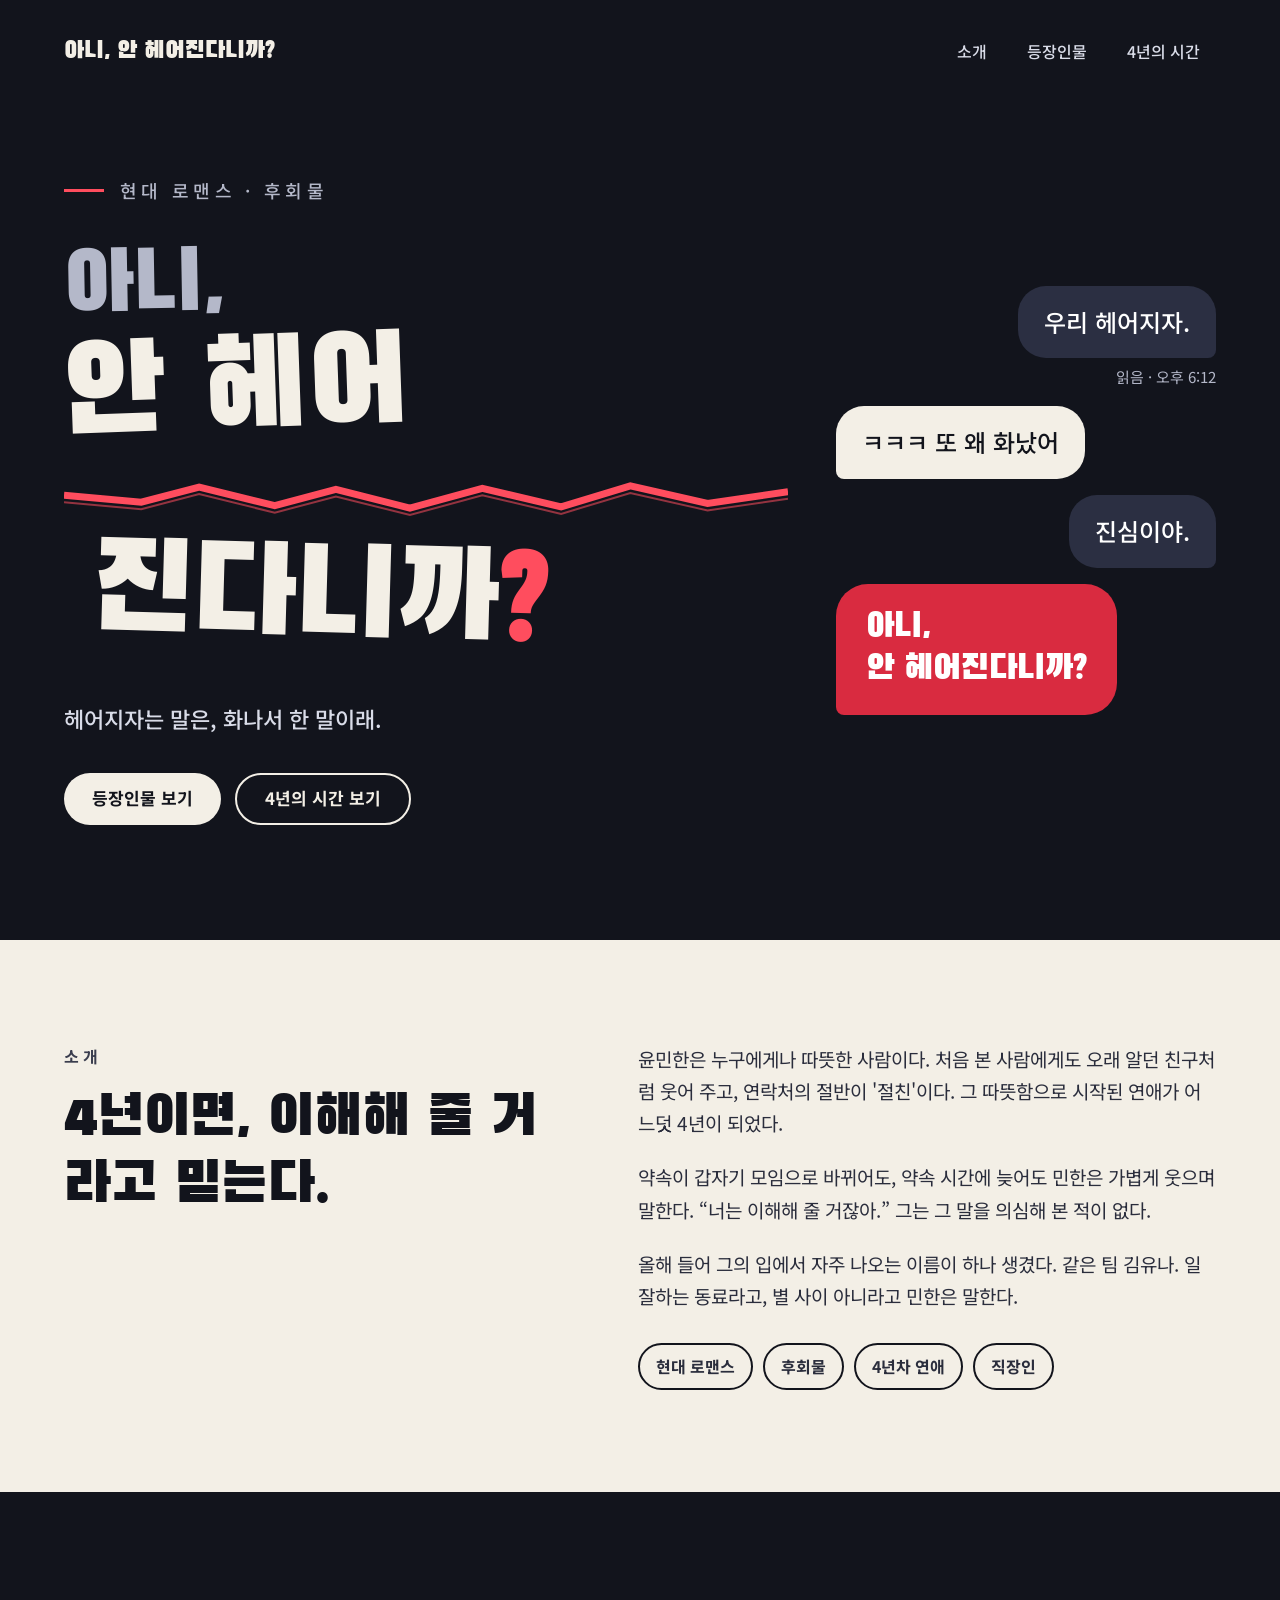
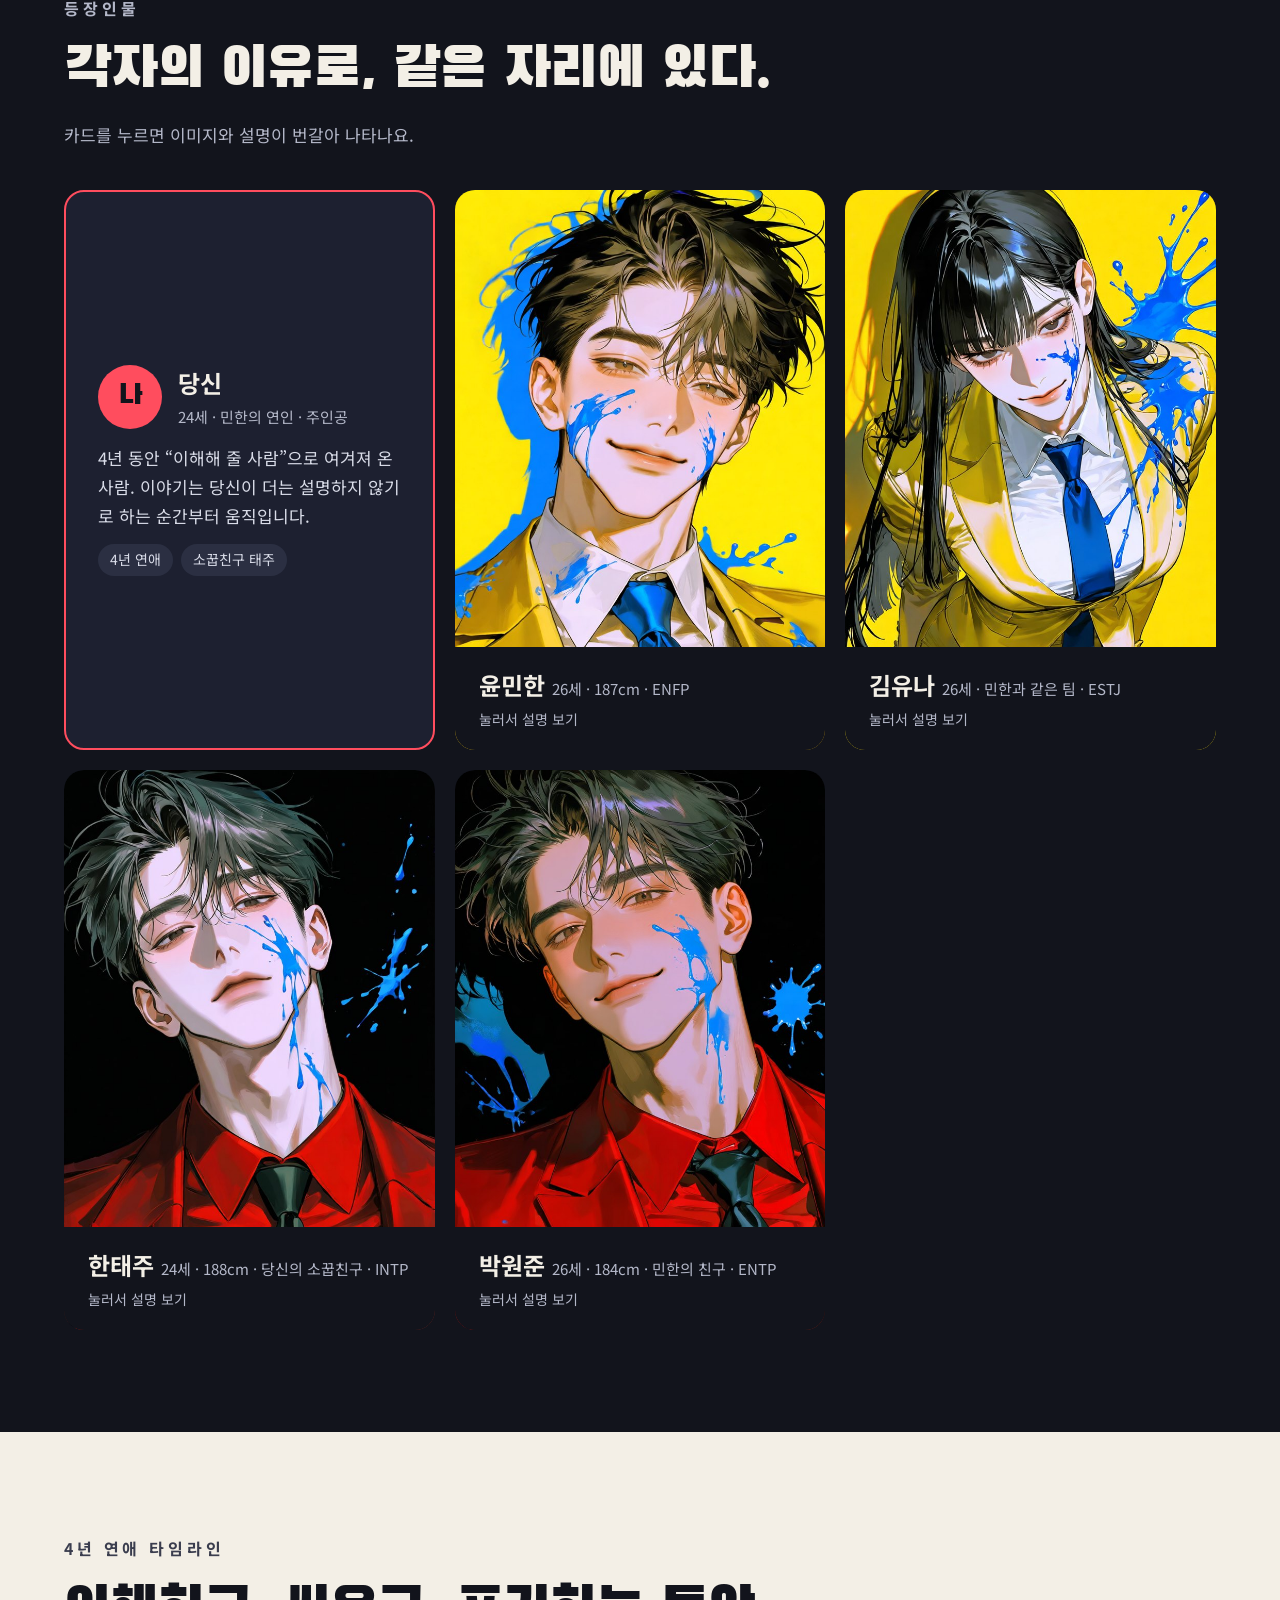
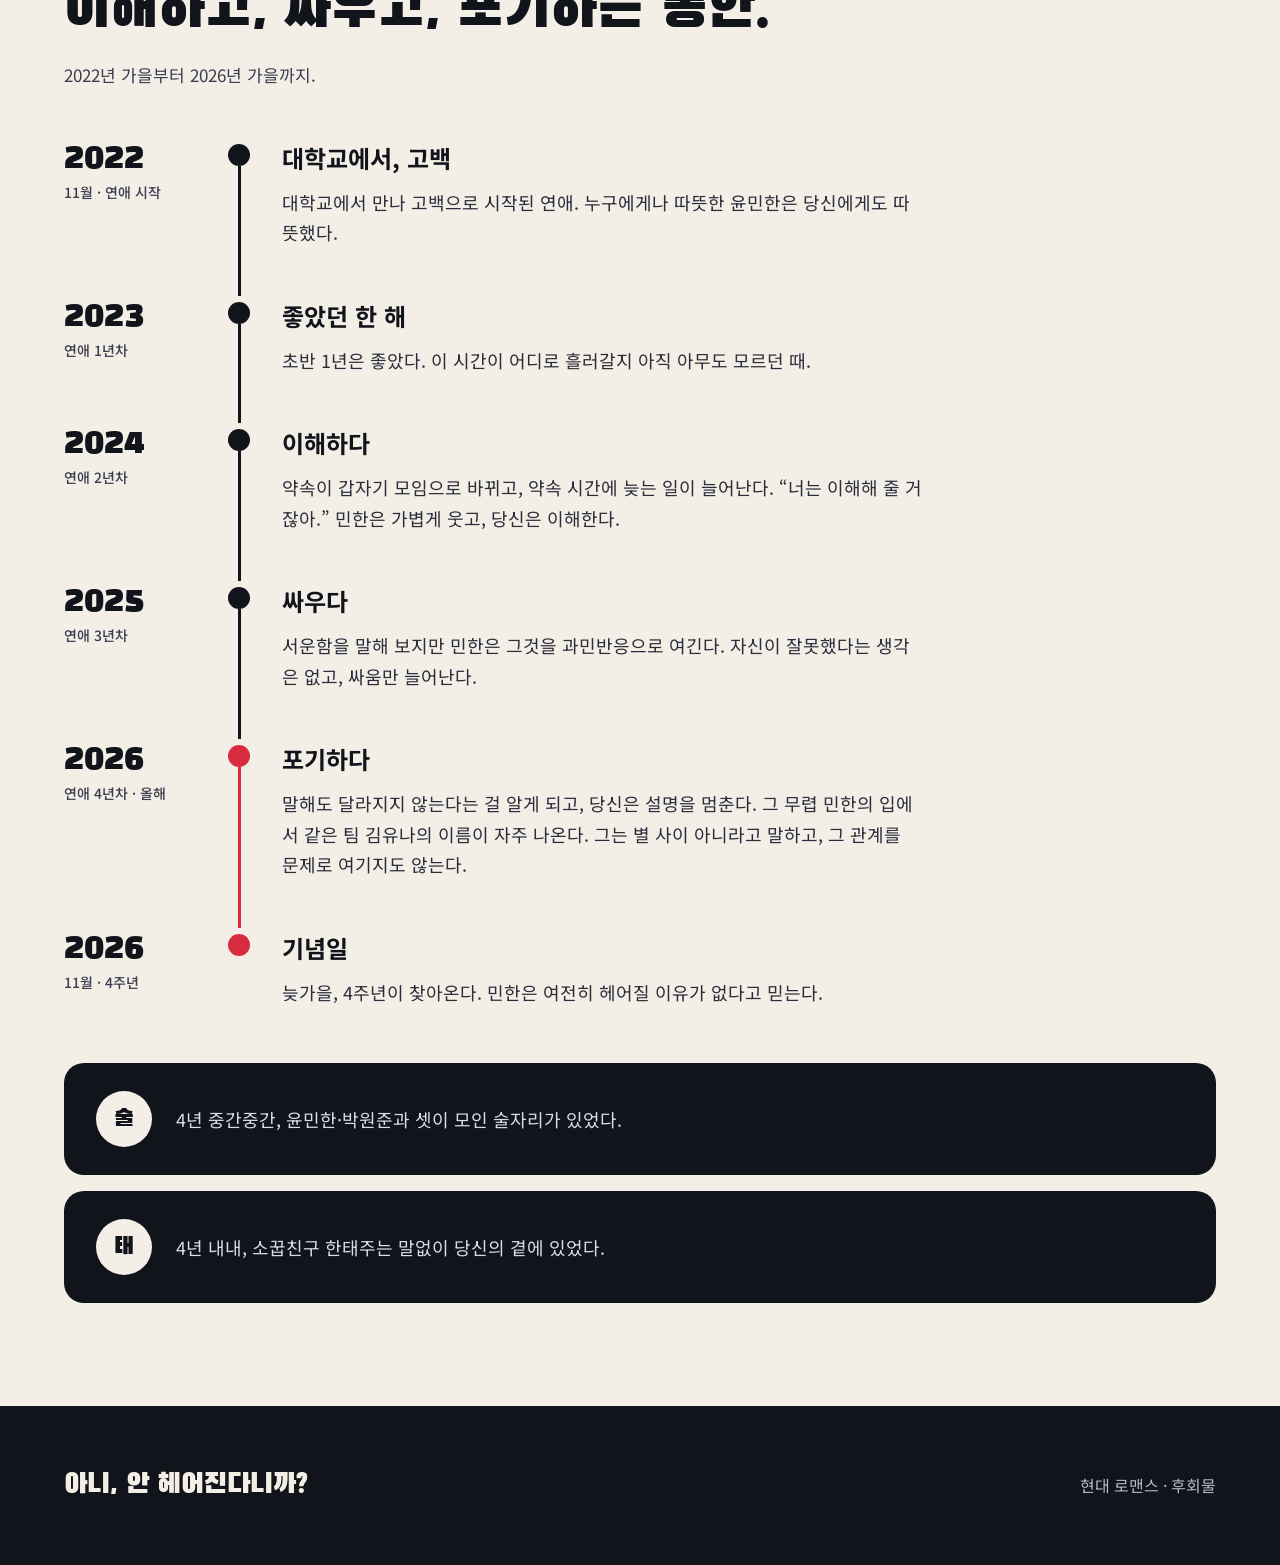
==== not-breaking-up-site/index.html @ cc2ab436 "Add files via upload" ====
<!doctype html>
<html lang="ko">
<head>
  <meta charset="utf-8">
  <meta name="viewport" content="width=device-width, initial-scale=1">
  <title>아니, 안 헤어진다니까? | 작품 소개</title>
  <meta name="description" content="4년 연애, 이해해 줄 거라고 믿는 남자친구와 끝내 설명을 멈추는 당신의 현대 로맨스 후회물.">
  <meta property="og:title" content="아니, 안 헤어진다니까?">
  <meta property="og:description" content="헤어지자는 말은, 화나서 한 말이래.">
  <meta property="og:type" content="website">
  <meta property="og:image" content="images/minhan.jpg">
  <link rel="preconnect" href="https://fonts.googleapis.com">
  <link rel="preconnect" href="https://fonts.gstatic.com" crossorigin>
  <link href="https://fonts.googleapis.com/css2?family=Black+Han+Sans&family=Noto+Sans+KR:wght@400;500;700&display=swap" rel="stylesheet">
  <link rel="stylesheet" href="css/style.css">
</head>
<body>

  <header class="site-header wrap">
    <a class="brand display" href="#top">아니, 안 헤어진다니까?</a>
    <nav class="nav" aria-label="주요 메뉴">
      <a href="#story">소개</a>
      <a href="#cast">등장인물</a>
      <a href="#timeline">4년의 시간</a>
    </nav>
  </header>

  <main id="top">

    <section class="hero wrap">
      <div class="hero__main">
        <p class="eyebrow"><span class="eyebrow__bar" aria-hidden="true"></span>현대 로맨스 · 후회물</p>
        <h1 class="title display">
          <span class="title__a">아니,</span>
          <span class="title__b">안 헤어</span>
          <svg class="crack" aria-hidden="true" viewBox="0 0 900 110" preserveAspectRatio="none">
            <polyline class="thick" vector-effect="non-scaling-stroke" points="0,52 96,64 168,38 262,70 338,42 430,74 520,40 618,72 704,36 800,66 900,46"></polyline>
            <polyline class="thin" vector-effect="non-scaling-stroke" points="0,64 96,76 168,50 262,82 338,54 430,86 520,52 618,84 704,48 800,78 900,58"></polyline>
          </svg>
          <span class="title__c">진다니까<span class="q">?</span></span>
        </h1>
        <p class="tagline">헤어지자는 말은, 화나서 한 말이래.</p>
        <div class="actions">
          <a class="btn btn--solid" href="#cast">등장인물 보기</a>
          <a class="btn btn--line" href="#timeline">4년의 시간 보기</a>
        </div>
      </div>

      <div class="hero__chat" aria-label="대화 미리보기">
        <div class="msg msg--me-wrap">
          <p class="msg__bubble msg--me">우리 헤어지자.</p>
          <span class="msg__meta">읽음 · 오후 6:12</span>
        </div>
        <p class="msg__bubble msg--him">ㅋㅋㅋ 또 왜 화났어</p>
        <p class="msg__bubble msg--me msg--self-end">진심이야.</p>
        <p class="msg__bubble msg--title display">아니,<br>안 헤어진다니까?</p>
      </div>
    </section>

    <section id="story" class="band band--cream">
      <div class="wrap story">
        <div class="story__head">
          <p class="label">소개</p>
          <h2 class="h2 display">4년이면, 이해해 줄 거라고 믿는다.</h2>
        </div>
        <div class="story__body">
          <p>윤민한은 누구에게나 따뜻한 사람이다. 처음 본 사람에게도 오래 알던 친구처럼 웃어 주고, 연락처의 절반이 '절친'이다. 그 따뜻함으로 시작된 연애가 어느덧 4년이 되었다.</p>
          <p>약속이 갑자기 모임으로 바뀌어도, 약속 시간에 늦어도 민한은 가볍게 웃으며 말한다. “너는 이해해 줄 거잖아.” 그는 그 말을 의심해 본 적이 없다.</p>
          <p>올해 들어 그의 입에서 자주 나오는 이름이 하나 생겼다. 같은 팀 김유나. 일 잘하는 동료라고, 별 사이 아니라고 민한은 말한다.</p>
          <ul class="tags">
            <li>현대 로맨스</li><li>후회물</li><li>4년차 연애</li><li>직장인</li>
          </ul>
        </div>
      </div>
    </section>

    <section id="cast" class="wrap cast">
      <p class="label label--dark">등장인물</p>
      <h2 class="h2 display">각자의 이유로, 같은 자리에 있다.</h2>
      <p class="lead">카드를 누르면 이미지와 설명이 번갈아 나타나요.</p>

      <div class="cast__grid">
        <article class="you">
          <div class="you__head">
            <span class="avatar avatar--accent">나</span>
            <div>
              <h3>당신</h3>
              <p class="face__sub">24세 · 민한의 연인 · 주인공</p>
            </div>
          </div>
          <p>4년 동안 “이해해 줄 사람”으로 여겨져 온 사람. 이야기는 당신이 더는 설명하지 않기로 하는 순간부터 움직입니다.</p>
          <ul class="chips"><li>4년 연애</li><li>소꿉친구 태주</li></ul>
        </article>

        <button type="button" class="char-card" aria-pressed="false">
          <span class="face face--image">
            <img src="images/minhan.jpg" alt="윤민한 일러스트" loading="lazy">
            <span class="face__caption">
              <span class="face__name">윤민한 <small>26세 · 187cm · ENFP</small></span>
              <span class="face__hint">눌러서 설명 보기</span>
            </span>
          </span>
          <span class="face face--info" hidden>
            <span class="face__head">
              <span class="avatar">민</span>
              <span>
                <span class="face__name">윤민한</span>
                <span class="face__sub">26세 · 187cm · ENFP</span>
              </span>
            </span>
            <span class="face__desc">누구에게나 다정하지만, 문제를 문제로 느끼지 못하는 사람. 유나와의 관계도, 당신의 서운함도 그에게는 문제가 아니다. 당신이 실제로 떠난 뒤에야 처음으로 현실을 알게 된다.</span>
            <ul class="chips"><li>무감각</li><li>문제 인식 없음</li></ul>
            <span class="face__hint face__hint--bottom">눌러서 이미지 보기</span>
          </span>
        </button>
        <button type="button" class="char-card" aria-pressed="false">
          <span class="face face--image">
            <img src="images/yuna.jpg" alt="김유나 일러스트" loading="lazy">
            <span class="face__caption">
              <span class="face__name">김유나 <small>26세 · 민한과 같은 팀 · ESTJ</small></span>
              <span class="face__hint">눌러서 설명 보기</span>
            </span>
          </span>
          <span class="face face--info" hidden>
            <span class="face__head">
              <span class="avatar">유</span>
              <span>
                <span class="face__name">김유나</span>
                <span class="face__sub">26세 · 민한과 같은 팀 · ESTJ</span>
              </span>
            </span>
            <span class="face__desc">유능하고 차분한 직장인. 당신의 존재를 알면서도 민한의 곁에서 물러나지 않고, 원하는 것은 고백이 아니라 상황으로 묶어 둔다.</span>
            <ul class="chips"><li>회사에서 ‘여친’으로 알려짐</li><li>정중한 존댓말</li></ul>
            <span class="face__hint face__hint--bottom">눌러서 이미지 보기</span>
          </span>
        </button>
        <button type="button" class="char-card" aria-pressed="false">
          <span class="face face--image">
            <img src="images/taeju.jpg" alt="한태주 일러스트" loading="lazy">
            <span class="face__caption">
              <span class="face__name">한태주 <small>24세 · 188cm · 당신의 소꿉친구 · INTP</small></span>
              <span class="face__hint">눌러서 설명 보기</span>
            </span>
          </span>
          <span class="face face--info" hidden>
            <span class="face__head">
              <span class="avatar">태</span>
              <span>
                <span class="face__name">한태주</span>
                <span class="face__sub">24세 · 188cm · 당신의 소꿉친구 · INTP</span>
              </span>
            </span>
            <span class="face__desc">말수가 적고 표정이 없다. 당신이 무너질 때면 말없이 와서 옆에 앉아 있는 사람. 민한은 마음에 들어 하지 않지만 티를 내지 않는다.</span>
            <ul class="chips"><li>오랜 소꿉친구</li><li>조용한 보호</li></ul>
            <span class="face__hint face__hint--bottom">눌러서 이미지 보기</span>
          </span>
        </button>
        <button type="button" class="char-card" aria-pressed="false">
          <span class="face face--image">
            <img src="images/wonjun.jpg" alt="박원준 일러스트" loading="lazy">
            <span class="face__caption">
              <span class="face__name">박원준 <small>26세 · 184cm · 민한의 친구 · ENTP</small></span>
              <span class="face__hint">눌러서 설명 보기</span>
            </span>
          </span>
          <span class="face face--info" hidden>
            <span class="face__head">
              <span class="avatar">원</span>
              <span>
                <span class="face__name">박원준</span>
                <span class="face__sub">26세 · 184cm · 민한의 친구 · ENTP</span>
              </span>
            </span>
            <span class="face__desc">능글맞고 분위기를 띄우는 데 능한 민한의 친구. 민한의 잘못을 알면서도 친구라는 이유로 한발 물러서 왔다. 말은 많지만 정작 행동은 합리화로 대체하고, 당신 앞에서만은 솔직해진다.</span>
            <ul class="chips"><li>방관의 죄책감</li><li>말만 앞서는 사람</li></ul>
            <span class="face__hint face__hint--bottom">눌러서 이미지 보기</span>
          </span>
        </button>
      </div>
    </section>

    <section id="timeline" class="band band--cream">
      <div class="wrap timeline">
        <p class="label">4년 연애 타임라인</p>
        <h2 class="h2 display">이해하고, 싸우고, 포기하는 동안.</h2>
        <p class="lead lead--ink">2022년 가을부터 2026년 가을까지.</p>

        <ol class="tl">
        <li class="tl__item">
          <div class="tl__when"><span class="tl__year">2022</span><span class="tl__cap">11월 · 연애 시작</span></div>
          <div class="tl__rail" aria-hidden="true"><span class="tl__dot"></span><span class="tl__line"></span></div>
          <div class="tl__body"><h3>대학교에서, 고백</h3><p>대학교에서 만나 고백으로 시작된 연애. 누구에게나 따뜻한 윤민한은 당신에게도 따뜻했다.</p></div>
        </li>
        <li class="tl__item">
          <div class="tl__when"><span class="tl__year">2023</span><span class="tl__cap">연애 1년차</span></div>
          <div class="tl__rail" aria-hidden="true"><span class="tl__dot"></span><span class="tl__line"></span></div>
          <div class="tl__body"><h3>좋았던 한 해</h3><p>초반 1년은 좋았다. 이 시간이 어디로 흘러갈지 아직 아무도 모르던 때.</p></div>
        </li>
        <li class="tl__item">
          <div class="tl__when"><span class="tl__year">2024</span><span class="tl__cap">연애 2년차</span></div>
          <div class="tl__rail" aria-hidden="true"><span class="tl__dot"></span><span class="tl__line"></span></div>
          <div class="tl__body"><h3>이해하다</h3><p>약속이 갑자기 모임으로 바뀌고, 약속 시간에 늦는 일이 늘어난다. “너는 이해해 줄 거잖아.” 민한은 가볍게 웃고, 당신은 이해한다.</p></div>
        </li>
        <li class="tl__item">
          <div class="tl__when"><span class="tl__year">2025</span><span class="tl__cap">연애 3년차</span></div>
          <div class="tl__rail" aria-hidden="true"><span class="tl__dot"></span><span class="tl__line"></span></div>
          <div class="tl__body"><h3>싸우다</h3><p>서운함을 말해 보지만 민한은 그것을 과민반응으로 여긴다. 자신이 잘못했다는 생각은 없고, 싸움만 늘어난다.</p></div>
        </li>
        <li class="tl__item is-broken">
          <div class="tl__when"><span class="tl__year">2026</span><span class="tl__cap">연애 4년차 · 올해</span></div>
          <div class="tl__rail" aria-hidden="true"><span class="tl__dot"></span><span class="tl__line"></span></div>
          <div class="tl__body"><h3>포기하다</h3><p>말해도 달라지지 않는다는 걸 알게 되고, 당신은 설명을 멈춘다. 그 무렵 민한의 입에서 같은 팀 김유나의 이름이 자주 나온다. 그는 별 사이 아니라고 말하고, 그 관계를 문제로 여기지도 않는다.</p></div>
        </li>
        <li class="tl__item is-broken is-last">
          <div class="tl__when"><span class="tl__year">2026</span><span class="tl__cap">11월 · 4주년</span></div>
          <div class="tl__rail" aria-hidden="true"><span class="tl__dot"></span><span class="tl__line"></span></div>
          <div class="tl__body"><h3>기념일</h3><p>늦가을, 4주년이 찾아온다. 민한은 여전히 헤어질 이유가 없다고 믿는다.</p></div>
        </li>
        </ol>

        <div class="notes">
          <div class="note"><span class="avatar">술</span><p>4년 중간중간, 윤민한·박원준과 셋이 모인 술자리가 있었다.</p></div>
          <div class="note"><span class="avatar">태</span><p>4년 내내, 소꿉친구 한태주는 말없이 당신의 곁에 있었다.</p></div>
        </div>
      </div>
    </section>

  </main>

  <footer class="site-footer wrap">
    <span class="display">아니, 안 헤어진다니까?</span>
    <span class="foot-sub">현대 로맨스 · 후회물</span>
  </footer>

  <script src="js/main.js"></script>
</body>
</html>
---- not-breaking-up-site/css/style.css ----
:root {
  --ink: #12141c;
  --cream: #f3efe6;
  --mute: #b4b8c9;
  --soft: #d9dce8;
  --card: #1d2030;
  --chip: #2b2f42;
  --accent: #ff4d5e; /* 균열선, 물음표 등 강조색 */
  --red: #d92b40;
  --ink-soft: #3a3d4e;
  --pad: clamp(24px, 5vw, 80px);
}

* { box-sizing: border-box; }
[hidden] { display: none !important; }

html { scroll-behavior: smooth; }

body {
  margin: 0;
  background: var(--ink);
  color: var(--cream);
  font-family: 'Noto Sans KR', sans-serif;
  line-height: 1.7;
}

a { color: inherit; }
a:hover { opacity: 0.8; }
p, h1, h2, h3, ul, ol { margin: 0; }
ul, ol { padding: 0; list-style: none; }

.display { font-family: 'Black Han Sans', sans-serif; font-weight: 400; }

.wrap {
  max-width: 1280px;
  margin: 0 auto;
  padding-left: var(--pad);
  padding-right: var(--pad);
}

/* ---------- Header ---------- */
.site-header {
  display: flex;
  flex-wrap: wrap;
  align-items: center;
  justify-content: space-between;
  gap: 16px;
  padding-top: 28px;
  padding-bottom: 28px;
}
.brand { font-size: 24px; text-decoration: none; }
.nav { display: flex; flex-wrap: wrap; gap: 8px; }
.nav a {
  padding: 10px 16px;
  font-size: 16px;
  font-weight: 500;
  color: var(--soft);
  text-decoration: none;
}

/* ---------- Hero ---------- */
.hero {
  display: flex;
  flex-wrap: wrap;
  align-items: center;
  gap: 48px;
  padding-top: clamp(32px, 6vw, 72px);
  padding-bottom: clamp(64px, 9vw, 120px);
}
.hero__main { flex: 1 1 520px; min-width: 0; }
.eyebrow {
  display: flex;
  align-items: center;
  gap: 16px;
  margin-bottom: 40px;
  font-size: 18px;
  font-weight: 500;
  letter-spacing: 0.24em;
  color: var(--mute);
}
.eyebrow__bar { width: 40px; height: 3px; background: var(--accent); }

.title { line-height: 1; }
.title > span { display: block; }
.title__a {
  font-size: clamp(40px, 6.6vw, 84px);
  color: var(--mute);
  transform: rotate(-1deg);
  transform-origin: left bottom;
}
.title__b,
.title__c {
  font-size: clamp(60px, 9.6vw, 124px);
  white-space: nowrap;
}
.title__b {
  margin-top: 8px;
  transform: rotate(-2deg);
  transform-origin: left bottom;
}
.title__c {
  margin-left: clamp(12px, 2.4vw, 32px);
  transform: rotate(1.6deg);
  transform-origin: left top;
}
.q { color: var(--accent); }

.crack { display: block; width: 100%; height: 64px; margin: 4px 0; }
.crack polyline { fill: none; stroke: var(--accent); stroke-linejoin: miter; }
.crack .thick { stroke-width: 7; }
.crack .thin { stroke-width: 2; stroke-opacity: 0.55; }

.tagline { margin-top: 44px; font-size: 22px; font-weight: 500; color: var(--soft); }

.actions { display: flex; flex-wrap: wrap; gap: 14px; margin-top: 36px; }
.btn {
  display: inline-flex;
  align-items: center;
  justify-content: center;
  min-height: 52px;
  padding: 0 28px;
  border-radius: 999px;
  font-size: 17px;
  font-weight: 700;
  text-decoration: none;
}
.btn--solid { background: var(--cream); color: var(--ink); }
.btn--line { border: 2px solid var(--cream); color: var(--cream); }

.hero__chat {
  flex: 0 1 380px;
  min-width: 260px;
  display: flex;
  flex-direction: column;
  gap: 16px;
}
.msg--me-wrap {
  align-self: flex-end;
  display: flex;
  flex-direction: column;
  align-items: flex-end;
  gap: 6px;
}
.msg__bubble { padding: 16px 26px; font-size: 24px; font-weight: 500; }
.msg--me { background: var(--chip); color: #fff; border-radius: 28px 28px 8px 28px; }
.msg--self-end { align-self: flex-end; }
.msg--him { align-self: flex-start; background: var(--cream); color: var(--ink); border-radius: 28px 28px 28px 8px; }
.msg--title {
  align-self: flex-start;
  padding: 22px 30px 24px;
  background: var(--red);
  color: #fff;
  border-radius: 32px 32px 32px 8px;
  font-size: 34px;
  font-weight: 400;
  line-height: 1.25;
}
.msg__meta { font-size: 15px; color: var(--mute); }

/* ---------- Shared ---------- */
.label {
  font-size: 16px;
  font-weight: 700;
  letter-spacing: 0.24em;
  color: var(--ink-soft);
}
.label--dark { color: var(--mute); }
.h2 {
  margin-top: 16px;
  font-size: clamp(34px, 4.6vw, 56px);
  line-height: 1.2;
}
.lead { margin-top: 16px; font-size: 17px; color: var(--mute); }
.lead--ink { color: var(--ink-soft); }

.band { width: 100%; }
.band--cream { background: var(--cream); color: var(--ink); }

.avatar {
  flex: 0 0 auto;
  display: flex;
  align-items: center;
  justify-content: center;
  width: 56px;
  height: 56px;
  border-radius: 50%;
  background: var(--cream);
  color: var(--ink);
  font-family: 'Black Han Sans', sans-serif;
  font-size: 24px;
}
.avatar--accent { width: 64px; height: 64px; background: var(--accent); font-size: 28px; }

.chips { display: flex; flex-wrap: wrap; gap: 8px; }
.chips li {
  padding: 4px 12px;
  background: var(--chip);
  border-radius: 999px;
  font-size: 14px;
  color: var(--soft);
}

/* ---------- Story ---------- */
.story {
  display: flex;
  flex-wrap: wrap;
  gap: 56px;
  padding-top: clamp(56px, 8vw, 112px);
  padding-bottom: clamp(56px, 8vw, 112px);
}
.story__head { flex: 1 1 360px; min-width: 0; }
.story__body {
  flex: 1 1 420px;
  min-width: 0;
  display: flex;
  flex-direction: column;
  gap: 22px;
  font-size: 19px;
  color: #2a2d3c;
}
.tags { display: flex; flex-wrap: wrap; gap: 10px; margin-top: 8px; }
.tags li {
  padding: 8px 16px;
  border: 2px solid var(--ink);
  border-radius: 999px;
  font-size: 16px;
  font-weight: 700;
}

/* ---------- Cast ---------- */
.cast {
  padding-top: clamp(56px, 8vw, 112px);
  padding-bottom: clamp(56px, 8vw, 112px);
}
.cast__grid {
  margin-top: 40px;
  display: grid;
  grid-template-columns: repeat(auto-fit, minmax(280px, 1fr));
  gap: 20px;
}

.you {
  display: flex;
  flex-direction: column;
  justify-content: center;
  gap: 14px;
  padding: 32px;
  background: var(--card);
  border: 2px solid var(--accent);
  border-radius: 20px;
}
.you__head { display: flex; align-items: center; gap: 16px; }
.you h3 { font-size: 24px; font-weight: 700; }
.you > p { font-size: 17px; color: var(--soft); }

.char-card {
  position: relative;
  display: block;
  width: 100%;
  height: 560px;
  padding: 0;
  overflow: hidden;
  border: 0;
  border-radius: 20px;
  background: var(--card);
  color: var(--cream);
  font: inherit;
  text-align: left;
  cursor: pointer;
}
.char-card:focus-visible { outline: 3px solid var(--accent); outline-offset: 3px; }

.face { display: block; width: 100%; height: 100%; }
.face--image img {
  position: absolute;
  inset: 0;
  width: 100%;
  height: 100%;
  object-fit: cover;
  object-position: 50% 22%;
  display: block;
}
.face__caption {
  position: absolute;
  left: 0;
  right: 0;
  bottom: 0;
  display: block;
  padding: 18px 24px;
  background: var(--ink);
}
.face__name { display: block; font-size: 24px; font-weight: 700; }
.face__name small { font-size: 15px; font-weight: 400; color: var(--mute); }
.face__sub { display: block; font-size: 15px; color: var(--mute); }
.face__hint { display: block; margin-top: 2px; font-size: 14px; color: var(--mute); }
.face__hint--bottom { margin-top: auto; }

.face--info { display: flex; flex-direction: column; gap: 14px; padding: 32px; }
.face__head { display: flex; align-items: center; gap: 16px; }
.face__desc { display: block; font-size: 17px; line-height: 1.7; color: var(--soft); }

/* ---------- Timeline ---------- */
.timeline {
  padding-top: clamp(56px, 8vw, 112px);
  padding-bottom: clamp(56px, 8vw, 112px);
}
.tl { margin-top: 48px; }
.tl__item { display: flex; gap: clamp(12px, 3vw, 32px); }
.tl__when { flex: 0 0 clamp(72px, 11vw, 132px); }
.tl__year {
  display: block;
  font-family: 'Black Han Sans', sans-serif;
  font-size: clamp(22px, 3vw, 34px);
  line-height: 1.2;
}
.tl__cap {
  display: block;
  margin-top: 4px;
  font-size: 14px;
  font-weight: 500;
  line-height: 1.4;
  color: var(--ink-soft);
}
.tl__rail { flex: 0 0 22px; display: flex; flex-direction: column; align-items: center; }
.tl__dot { width: 22px; height: 22px; margin-top: 6px; border-radius: 50%; background: var(--ink); }
.tl__line { flex: 1; width: 3px; background: var(--ink); }
.tl__item.is-broken .tl__dot,
.tl__item.is-broken .tl__line { background: var(--red); }
.tl__item.is-last .tl__line { display: none; }
.tl__body { flex: 1; min-width: 0; padding-bottom: 48px; }
.tl__item.is-last .tl__body { padding-bottom: 0; }
.tl__body h3 { font-size: 24px; font-weight: 700; }
.tl__body p { max-width: 640px; margin-top: 8px; font-size: 18px; color: #2a2d3c; }

.notes { display: flex; flex-direction: column; gap: 16px; margin-top: 56px; }
.note {
  display: flex;
  flex-wrap: wrap;
  align-items: center;
  gap: 16px 24px;
  padding: 28px 32px;
  background: var(--ink);
  color: var(--cream);
  border-radius: 20px;
}
.note p { flex: 1 1 280px; font-size: 18px; color: var(--soft); }

/* ---------- Footer ---------- */
.site-footer {
  display: flex;
  flex-wrap: wrap;
  align-items: center;
  justify-content: space-between;
  gap: 20px;
  padding-top: 56px;
  padding-bottom: 56px;
}
.site-footer .display { font-size: 28px; }
.foot-sub { font-size: 16px; color: var(--mute); }

@media (prefers-reduced-motion: reduce) {
  html { scroll-behavior: auto; }
}
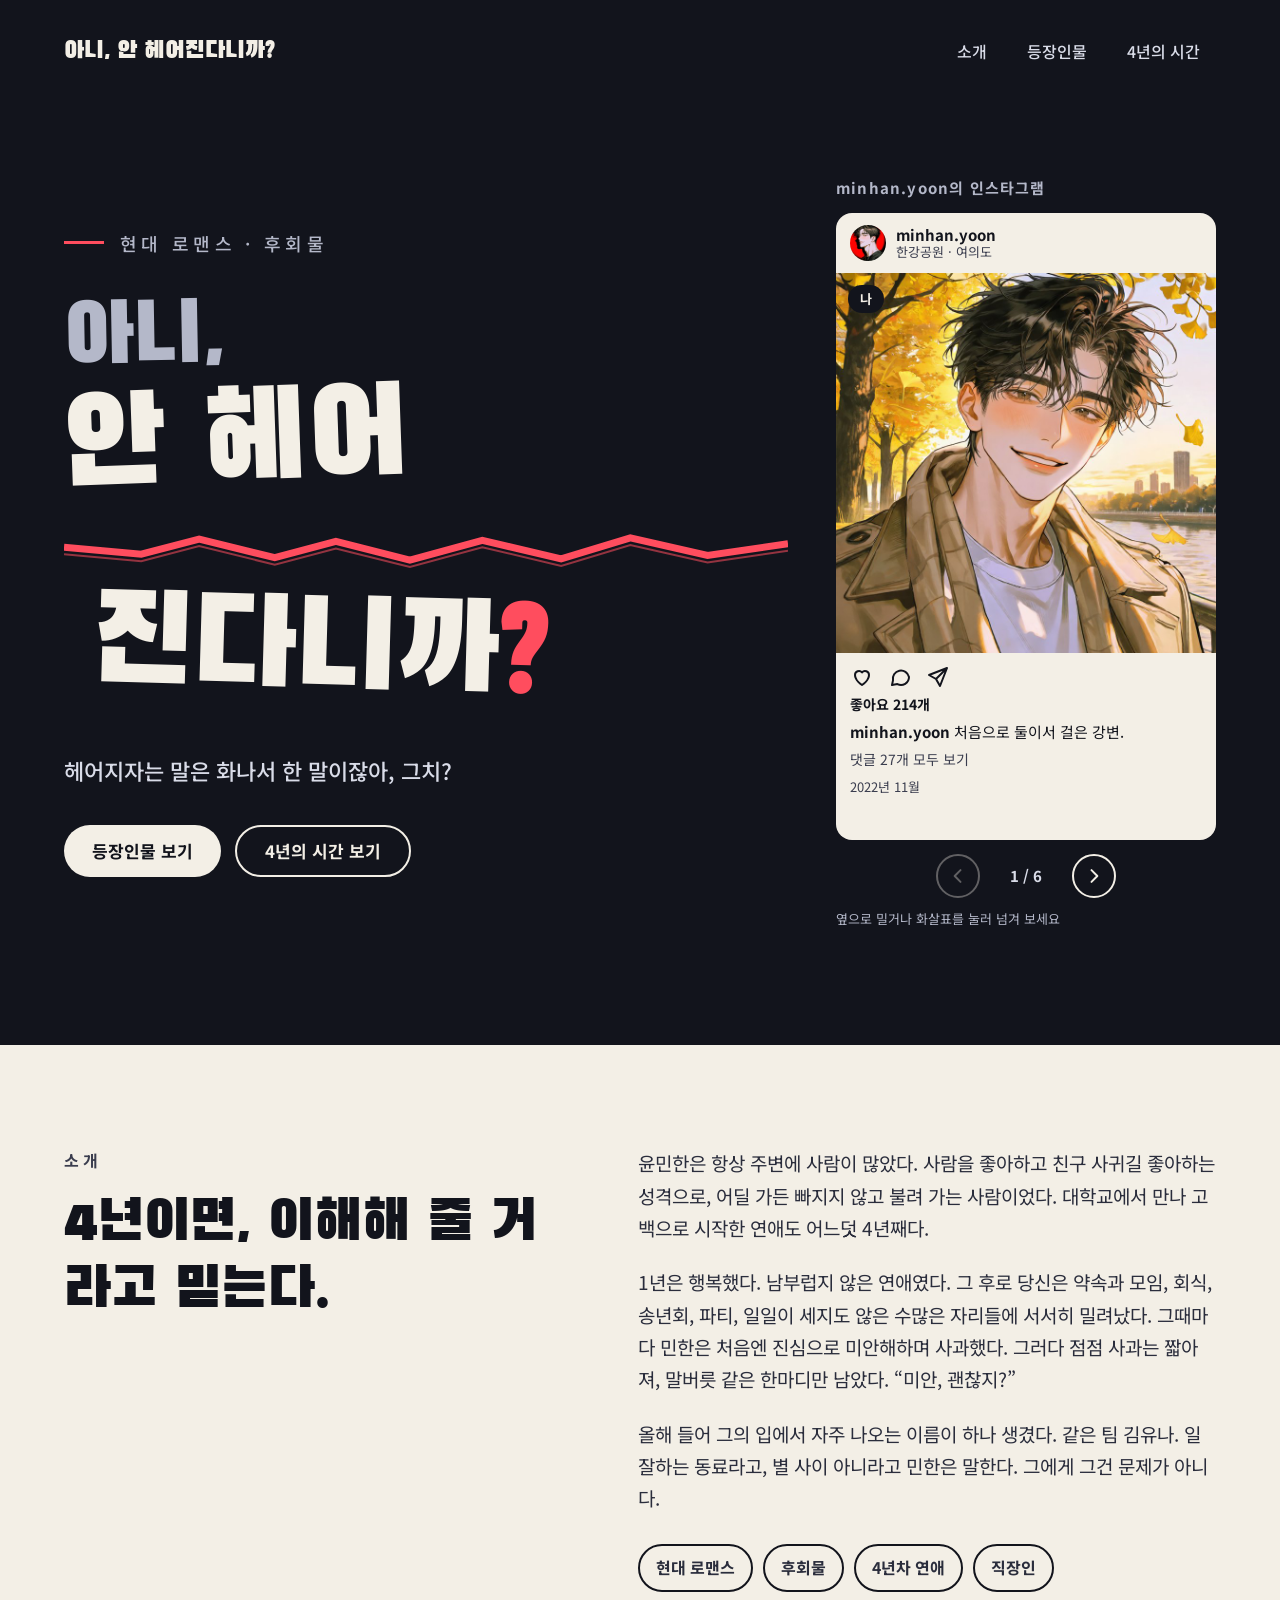
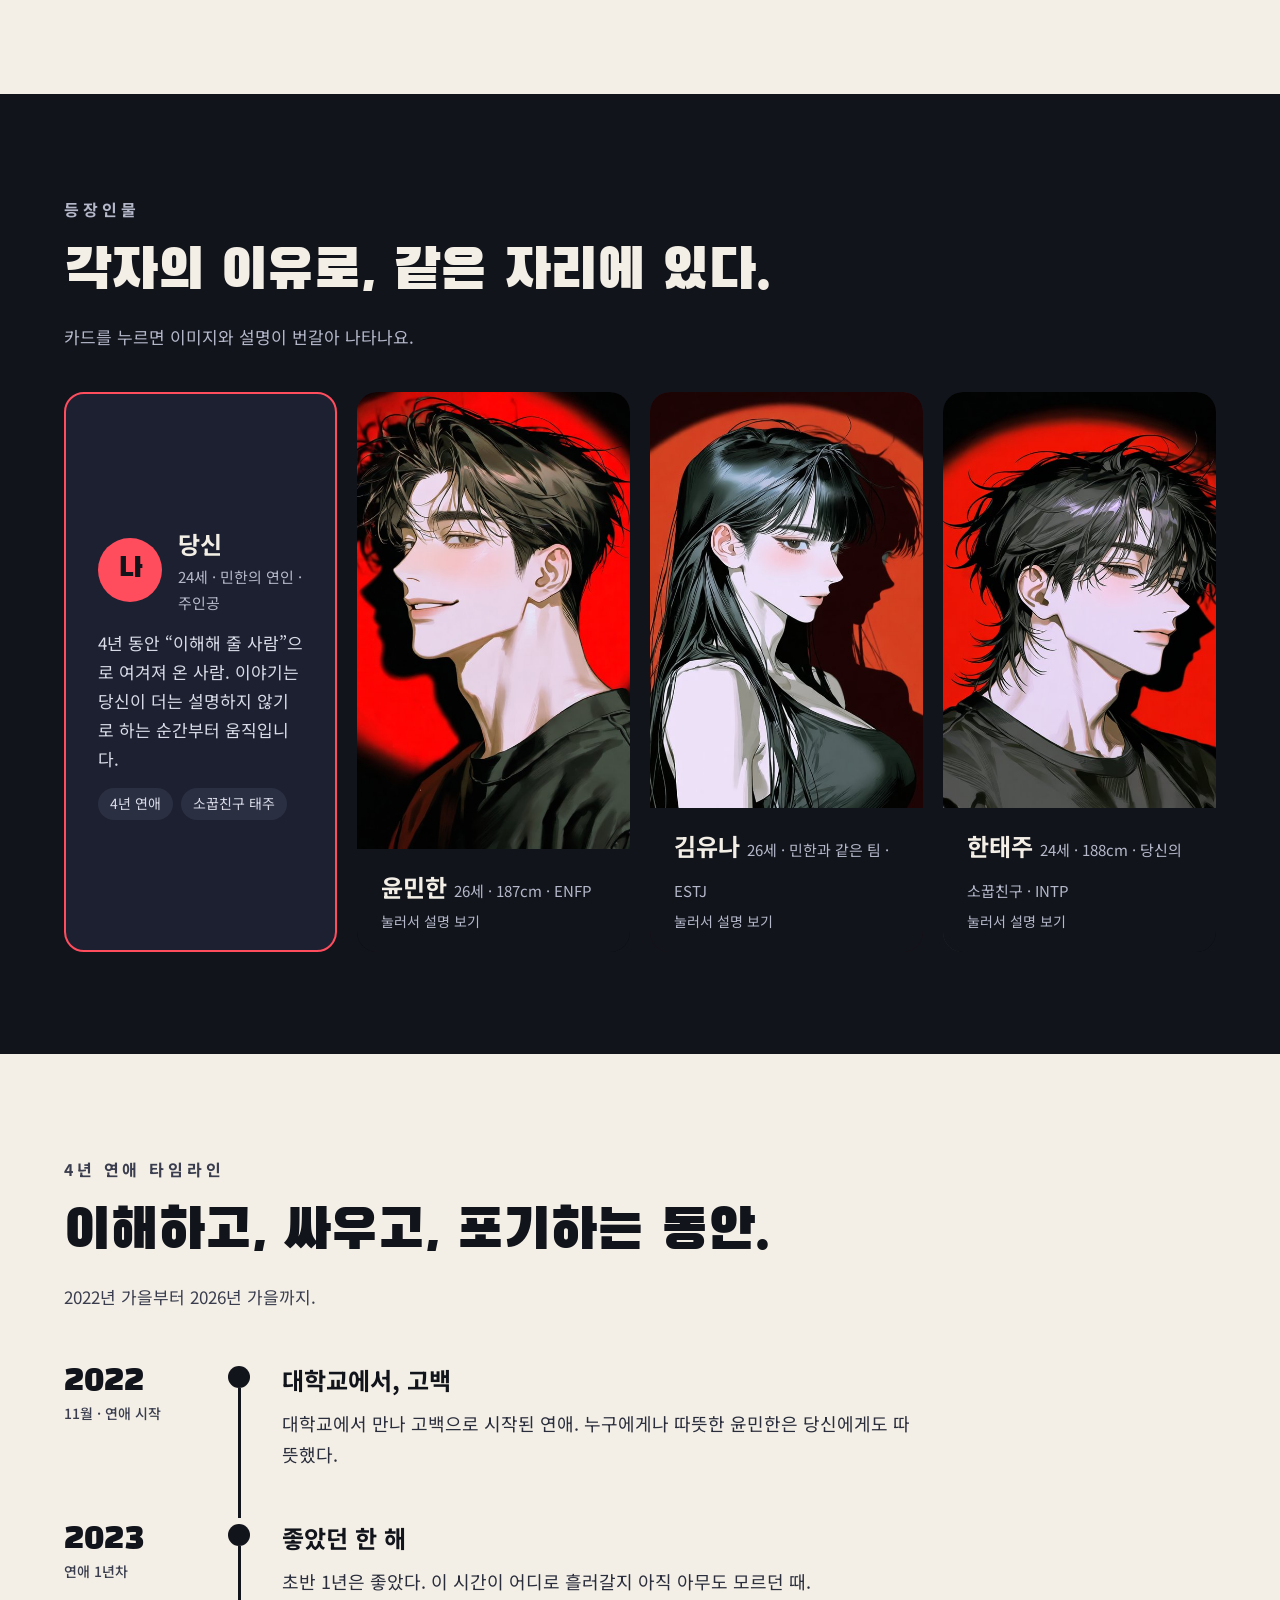
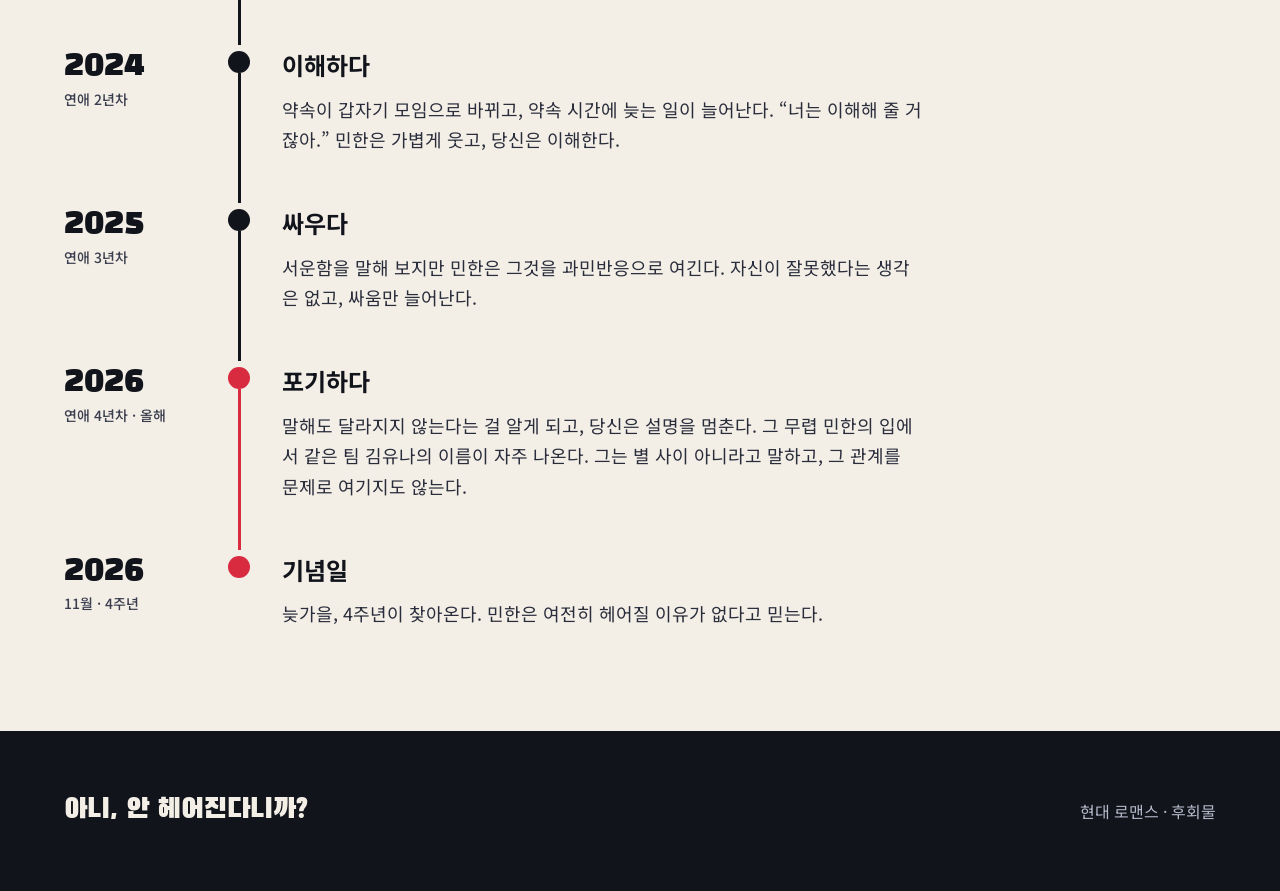
==== commit dde8f9f4: "Add files via upload" ====
--- a/not-breaking-up-site/index.html
+++ b/not-breaking-up-site/index.html
@@ -6,7 +6,7 @@
   <title>아니, 안 헤어진다니까? | 작품 소개</title>
   <meta name="description" content="4년 연애, 이해해 줄 거라고 믿는 남자친구와 끝내 설명을 멈추는 당신의 현대 로맨스 후회물.">
   <meta property="og:title" content="아니, 안 헤어진다니까?">
-  <meta property="og:description" content="헤어지자는 말은, 화나서 한 말이래.">
+  <meta property="og:description" content="헤어지자는 말은 화나서 한 말이잖아, 그치?">
   <meta property="og:type" content="website">
   <meta property="og:image" content="images/minhan.jpg">
   <link rel="preconnect" href="https://fonts.googleapis.com">
@@ -39,21 +39,115 @@
           </svg>
           <span class="title__c">진다니까<span class="q">?</span></span>
         </h1>
-        <p class="tagline">헤어지자는 말은, 화나서 한 말이래.</p>
+        <p class="tagline">헤어지자는 말은 화나서 한 말이잖아, 그치?</p>
         <div class="actions">
           <a class="btn btn--solid" href="#cast">등장인물 보기</a>
           <a class="btn btn--line" href="#timeline">4년의 시간 보기</a>
         </div>
       </div>
 
-      <div class="hero__chat" aria-label="대화 미리보기">
-        <div class="msg msg--me-wrap">
-          <p class="msg__bubble msg--me">우리 헤어지자.</p>
-          <span class="msg__meta">읽음 · 오후 6:12</span>
-        </div>
-        <p class="msg__bubble msg--him">ㅋㅋㅋ 또 왜 화났어</p>
-        <p class="msg__bubble msg--me msg--self-end">진심이야.</p>
-        <p class="msg__bubble msg--title display">아니,<br>안 헤어진다니까?</p>
+      <div class="hero__feed">
+        <p class="feed__label">minhan.yoon의 인스타그램</p>
+        <div class="feed" tabindex="0" role="region" aria-label="윤민한 인스타그램 피드">
+          <article class="post">
+            <header class="post__head">
+              <img class="post__avatar" src="images/minhan.jpg" alt="">
+              <div class="post__who"><strong>minhan.yoon</strong><span>한강공원 · 여의도</span></div>
+            </header>
+            <div class="post__photo post__photo--a">
+              <img src="images/post1.jpg" alt="가을 한강공원에서 웃고 있는 윤민한" loading="lazy">
+              <span class="post__tag">나</span>
+            </div>
+            <div class="post__actions"><svg viewBox="0 0 24 24" fill="none" stroke="currentColor" stroke-width="2" stroke-linecap="round" stroke-linejoin="round" aria-hidden="true"><path d="M12 20s-7-4.5-7-10a4 4 0 0 1 7-2.6A4 4 0 0 1 19 10c0 5.5-7 10-7 10z"/></svg><svg viewBox="0 0 24 24" fill="none" stroke="currentColor" stroke-width="2" stroke-linecap="round" stroke-linejoin="round" aria-hidden="true"><path d="M21 12a8 8 0 0 1-11.6 7.1L4 20l1-4.6A8 8 0 1 1 21 12z"/></svg><svg viewBox="0 0 24 24" fill="none" stroke="currentColor" stroke-width="2" stroke-linecap="round" stroke-linejoin="round" aria-hidden="true"><path d="M21 3 10 14M21 3l-7 18-4-7-7-4z"/></svg></div>
+            <p class="post__likes">좋아요 214개</p>
+            <p class="post__caption"><strong>minhan.yoon</strong> 처음으로 둘이서 걸은 강변.</p>
+            <p class="post__more">댓글 27개 모두 보기</p>
+            <time class="post__date">2022년 11월</time>
+          </article>
+          <article class="post">
+            <header class="post__head">
+              <img class="post__avatar" src="images/minhan.jpg" alt="">
+              <div class="post__who"><strong>minhan.yoon</strong><span>연남동 파스타집</span></div>
+            </header>
+            <div class="post__photo post__photo--b">
+              <img src="images/post2.jpg" alt="토마토 파스타와 와인이 놓인 식탁" loading="lazy">
+              <span class="post__tag">나</span>
+            </div>
+            <div class="post__actions"><svg viewBox="0 0 24 24" fill="none" stroke="currentColor" stroke-width="2" stroke-linecap="round" stroke-linejoin="round" aria-hidden="true"><path d="M12 20s-7-4.5-7-10a4 4 0 0 1 7-2.6A4 4 0 0 1 19 10c0 5.5-7 10-7 10z"/></svg><svg viewBox="0 0 24 24" fill="none" stroke="currentColor" stroke-width="2" stroke-linecap="round" stroke-linejoin="round" aria-hidden="true"><path d="M21 12a8 8 0 0 1-11.6 7.1L4 20l1-4.6A8 8 0 1 1 21 12z"/></svg><svg viewBox="0 0 24 24" fill="none" stroke="currentColor" stroke-width="2" stroke-linecap="round" stroke-linejoin="round" aria-hidden="true"><path d="M21 3 10 14M21 3l-7 18-4-7-7-4z"/></svg></div>
+            <p class="post__likes">좋아요 187개</p>
+            <p class="post__caption"><strong>minhan.yoon</strong> 같이 먹은 첫 파스타. 맛은 그저 그랬는데 좋았다.</p>
+            <p class="post__more">댓글 31개 모두 보기</p>
+            <time class="post__date">2023년 3월</time>
+          </article>
+          <article class="post">
+            <header class="post__head">
+              <img class="post__avatar" src="images/minhan.jpg" alt="">
+              <div class="post__who"><strong>minhan.yoon</strong><span>대학 동기 동창회</span></div>
+            </header>
+            <div class="post__photo post__photo--c">
+              <img src="images/post3.jpg" alt="동창회 식탁에서 건배하는 사람들" loading="lazy">
+              
+            </div>
+            <div class="post__actions"><svg viewBox="0 0 24 24" fill="none" stroke="currentColor" stroke-width="2" stroke-linecap="round" stroke-linejoin="round" aria-hidden="true"><path d="M12 20s-7-4.5-7-10a4 4 0 0 1 7-2.6A4 4 0 0 1 19 10c0 5.5-7 10-7 10z"/></svg><svg viewBox="0 0 24 24" fill="none" stroke="currentColor" stroke-width="2" stroke-linecap="round" stroke-linejoin="round" aria-hidden="true"><path d="M21 12a8 8 0 0 1-11.6 7.1L4 20l1-4.6A8 8 0 1 1 21 12z"/></svg><svg viewBox="0 0 24 24" fill="none" stroke="currentColor" stroke-width="2" stroke-linecap="round" stroke-linejoin="round" aria-hidden="true"><path d="M21 3 10 14M21 3l-7 18-4-7-7-4z"/></svg></div>
+            <p class="post__likes">좋아요 342개</p>
+            <p class="post__caption"><strong>minhan.yoon</strong> 오랜만에 다 모였다. 밤새 떠들었다.</p>
+            <p class="post__more">댓글 34개 모두 보기</p>
+            <time class="post__date">2024년 5월</time>
+          </article>
+          <article class="post">
+            <header class="post__head">
+              <img class="post__avatar" src="images/minhan.jpg" alt="">
+              <div class="post__who"><strong>minhan.yoon</strong><span>신촌 · 친구들과</span></div>
+            </header>
+            <div class="post__photo post__photo--d">
+              <img src="images/post4.jpg" alt="신촌 호프집에서 친구들과 셀카를 찍는 윤민한" loading="lazy">
+              
+            </div>
+            <div class="post__actions"><svg viewBox="0 0 24 24" fill="none" stroke="currentColor" stroke-width="2" stroke-linecap="round" stroke-linejoin="round" aria-hidden="true"><path d="M12 20s-7-4.5-7-10a4 4 0 0 1 7-2.6A4 4 0 0 1 19 10c0 5.5-7 10-7 10z"/></svg><svg viewBox="0 0 24 24" fill="none" stroke="currentColor" stroke-width="2" stroke-linecap="round" stroke-linejoin="round" aria-hidden="true"><path d="M21 12a8 8 0 0 1-11.6 7.1L4 20l1-4.6A8 8 0 1 1 21 12z"/></svg><svg viewBox="0 0 24 24" fill="none" stroke="currentColor" stroke-width="2" stroke-linecap="round" stroke-linejoin="round" aria-hidden="true"><path d="M21 3 10 14M21 3l-7 18-4-7-7-4z"/></svg></div>
+            <p class="post__likes">좋아요 276개</p>
+            <p class="post__caption"><strong>minhan.yoon</strong> 오늘도 모임. 다들 여전하다.</p>
+            <p class="post__more">댓글 29개 모두 보기</p>
+            <time class="post__date">2025년 2월</time>
+          </article>
+          <article class="post">
+            <header class="post__head">
+              <img class="post__avatar" src="images/minhan.jpg" alt="">
+              <div class="post__who"><strong>minhan.yoon</strong><span>회사 근처 이자카야</span></div>
+            </header>
+            <div class="post__photo post__photo--e">
+              <img src="images/post5.jpg" alt="이자카야에서 셀카를 찍는 윤민한과 뒤쪽의 동료들" loading="lazy">
+              
+            </div>
+            <div class="post__actions"><svg viewBox="0 0 24 24" fill="none" stroke="currentColor" stroke-width="2" stroke-linecap="round" stroke-linejoin="round" aria-hidden="true"><path d="M12 20s-7-4.5-7-10a4 4 0 0 1 7-2.6A4 4 0 0 1 19 10c0 5.5-7 10-7 10z"/></svg><svg viewBox="0 0 24 24" fill="none" stroke="currentColor" stroke-width="2" stroke-linecap="round" stroke-linejoin="round" aria-hidden="true"><path d="M21 12a8 8 0 0 1-11.6 7.1L4 20l1-4.6A8 8 0 1 1 21 12z"/></svg><svg viewBox="0 0 24 24" fill="none" stroke="currentColor" stroke-width="2" stroke-linecap="round" stroke-linejoin="round" aria-hidden="true"><path d="M21 3 10 14M21 3l-7 18-4-7-7-4z"/></svg></div>
+            <p class="post__likes post__likes--by"><span class="liked__avatar" aria-hidden="true">유</span><span><strong>yuna.kim</strong>님 외 <strong>417명</strong>이 좋아합니다</span></p>
+            <p class="post__caption"><strong>minhan.yoon</strong> 회식 2차까지 완주.</p>
+            <p class="post__more">댓글 32개 모두 보기</p>
+            <p class="post__comment"><strong>yuna.kim</strong> 오늘 고생 많으셨어요. 조심히 들어가세요.</p>
+            <time class="post__date">2025년 9월</time>
+          </article>
+          <article class="post">
+            <header class="post__head">
+              <img class="post__avatar" src="images/minhan.jpg" alt="">
+              <div class="post__who"><strong>minhan.yoon</strong><span>잠실야구장</span></div>
+            </header>
+            <div class="post__photo post__photo--f">
+              <img src="images/post6.jpg" alt="야구장에서 친구들과 맥주를 들고 셀카를 찍는 윤민한" loading="lazy">
+              
+            </div>
+            <div class="post__actions"><svg viewBox="0 0 24 24" fill="none" stroke="currentColor" stroke-width="2" stroke-linecap="round" stroke-linejoin="round" aria-hidden="true"><path d="M12 20s-7-4.5-7-10a4 4 0 0 1 7-2.6A4 4 0 0 1 19 10c0 5.5-7 10-7 10z"/></svg><svg viewBox="0 0 24 24" fill="none" stroke="currentColor" stroke-width="2" stroke-linecap="round" stroke-linejoin="round" aria-hidden="true"><path d="M21 12a8 8 0 0 1-11.6 7.1L4 20l1-4.6A8 8 0 1 1 21 12z"/></svg><svg viewBox="0 0 24 24" fill="none" stroke="currentColor" stroke-width="2" stroke-linecap="round" stroke-linejoin="round" aria-hidden="true"><path d="M21 3 10 14M21 3l-7 18-4-7-7-4z"/></svg></div>
+            <p class="post__likes post__likes--by"><span class="liked__avatar" aria-hidden="true">유</span><span><strong>yuna.kim</strong>님 외 <strong>364명</strong>이 좋아합니다</span></p>
+            <p class="post__caption"><strong>minhan.yoon</strong> 친구들이랑 직관. 이겼다.</p>
+            <p class="post__more">댓글 36개 모두 보기</p>
+            <p class="post__comment"><strong>yuna.kim</strong> 다음엔 저도 같이 가요.</p>
+            <time class="post__date">2026년 4월</time>
+          </article>
+        </div>
+        <div class="feed__nav">
+          <button type="button" class="feed__btn" data-dir="-1" aria-label="이전 게시물"><svg viewBox="0 0 24 24" fill="none" stroke="currentColor" stroke-width="2.4" stroke-linecap="round" stroke-linejoin="round" aria-hidden="true"><path d="M15 5l-7 7 7 7"/></svg></button>
+          <span class="feed__count" aria-live="polite">1 / 6</span>
+          <button type="button" class="feed__btn" data-dir="1" aria-label="다음 게시물"><svg viewBox="0 0 24 24" fill="none" stroke="currentColor" stroke-width="2.4" stroke-linecap="round" stroke-linejoin="round" aria-hidden="true"><path d="M9 5l7 7-7 7"/></svg></button>
+        </div>
+        <p class="feed__hint">옆으로 밀거나 화살표를 눌러 넘겨 보세요</p>
       </div>
     </section>
 
@@ -64,9 +158,9 @@
           <h2 class="h2 display">4년이면, 이해해 줄 거라고 믿는다.</h2>
         </div>
         <div class="story__body">
-          <p>윤민한은 누구에게나 따뜻한 사람이다. 처음 본 사람에게도 오래 알던 친구처럼 웃어 주고, 연락처의 절반이 '절친'이다. 그 따뜻함으로 시작된 연애가 어느덧 4년이 되었다.</p>
-          <p>약속이 갑자기 모임으로 바뀌어도, 약속 시간에 늦어도 민한은 가볍게 웃으며 말한다. “너는 이해해 줄 거잖아.” 그는 그 말을 의심해 본 적이 없다.</p>
-          <p>올해 들어 그의 입에서 자주 나오는 이름이 하나 생겼다. 같은 팀 김유나. 일 잘하는 동료라고, 별 사이 아니라고 민한은 말한다.</p>
+          <p>윤민한은 항상 주변에 사람이 많았다. 사람을 좋아하고 친구 사귀길 좋아하는 성격으로, 어딜 가든 빠지지 않고 불려 가는 사람이었다. 대학교에서 만나 고백으로 시작한 연애도 어느덧 4년째다.</p>
+          <p>1년은 행복했다. 남부럽지 않은 연애였다. 그 후로 당신은 약속과 모임, 회식, 송년회, 파티, 일일이 세지도 않은 수많은 자리들에 서서히 밀려났다. 그때마다 민한은 처음엔 진심으로 미안해하며 사과했다. 그러다 점점 사과는 짧아져, 말버릇 같은 한마디만 남았다. “미안, 괜찮지?”</p>
+          <p>올해 들어 그의 입에서 자주 나오는 이름이 하나 생겼다. 같은 팀 김유나. 일 잘하는 동료라고, 별 사이 아니라고 민한은 말한다. 그에게 그건 문제가 아니다.</p>
           <ul class="tags">
             <li>현대 로맨스</li><li>후회물</li><li>4년차 연애</li><li>직장인</li>
           </ul>
@@ -108,7 +202,7 @@
                 <span class="face__sub">26세 · 187cm · ENFP</span>
               </span>
             </span>
-            <span class="face__desc">누구에게나 다정하지만, 문제를 문제로 느끼지 못하는 사람. 유나와의 관계도, 당신의 서운함도 그에게는 문제가 아니다. 당신이 실제로 떠난 뒤에야 처음으로 현실을 알게 된다.</span>
+            <span class="face__desc">누구에게나 다정하지만, 문제를 문제로 느끼지 못하는 사람. 유나와의 관계도, 당신과의 약속을 미루는 일도 그에게는 문제가 될 것이 아니다. 헤어지자는 말도 그에게는 화가 나서 한 말일 뿐이다. 그 말이 진심이었다는 걸 알게 되는 순간, 처음으로 현실이 닥쳐온다.</span>
             <ul class="chips"><li>무감각</li><li>문제 인식 없음</li></ul>
             <span class="face__hint face__hint--bottom">눌러서 이미지 보기</span>
           </span>
@@ -129,7 +223,7 @@
                 <span class="face__sub">26세 · 민한과 같은 팀 · ESTJ</span>
               </span>
             </span>
-            <span class="face__desc">유능하고 차분한 직장인. 당신의 존재를 알면서도 민한의 곁에서 물러나지 않고, 원하는 것은 고백이 아니라 상황으로 묶어 둔다.</span>
+            <span class="face__desc">유능하고 당찬 직장인. 원하는 것이 있으면 가져야 직성이 풀리는 성격이다. 당신의 존재를 알면서도 민한의 곁에서 물러나지 않고, 원하는 것을 고백이 아니라 상황으로 묶어 둔다.</span>
             <ul class="chips"><li>회사에서 ‘여친’으로 알려짐</li><li>정중한 존댓말</li></ul>
             <span class="face__hint face__hint--bottom">눌러서 이미지 보기</span>
           </span>
@@ -150,29 +244,8 @@
                 <span class="face__sub">24세 · 188cm · 당신의 소꿉친구 · INTP</span>
               </span>
             </span>
-            <span class="face__desc">말수가 적고 표정이 없다. 당신이 무너질 때면 말없이 와서 옆에 앉아 있는 사람. 민한은 마음에 들어 하지 않지만 티를 내지 않는다.</span>
+            <span class="face__desc">말수가 적고 표정이 없다. 당신이 무너질 때면 말없이 와서 옆에 앉아 있는 사람. 오랜 시간 당신의 곁에서 당신을 지켜보며 그의 마음은 조금씩 커져 왔다. 민한은 마음에 들어 하지 않지만 티를 내지 않는다.</span>
             <ul class="chips"><li>오랜 소꿉친구</li><li>조용한 보호</li></ul>
-            <span class="face__hint face__hint--bottom">눌러서 이미지 보기</span>
-          </span>
-        </button>
-        <button type="button" class="char-card" aria-pressed="false">
-          <span class="face face--image">
-            <img src="images/wonjun.jpg" alt="박원준 일러스트" loading="lazy">
-            <span class="face__caption">
-              <span class="face__name">박원준 <small>26세 · 184cm · 민한의 친구 · ENTP</small></span>
-              <span class="face__hint">눌러서 설명 보기</span>
-            </span>
-          </span>
-          <span class="face face--info" hidden>
-            <span class="face__head">
-              <span class="avatar">원</span>
-              <span>
-                <span class="face__name">박원준</span>
-                <span class="face__sub">26세 · 184cm · 민한의 친구 · ENTP</span>
-              </span>
-            </span>
-            <span class="face__desc">능글맞고 분위기를 띄우는 데 능한 민한의 친구. 민한의 잘못을 알면서도 친구라는 이유로 한발 물러서 왔다. 말은 많지만 정작 행동은 합리화로 대체하고, 당신 앞에서만은 솔직해진다.</span>
-            <ul class="chips"><li>방관의 죄책감</li><li>말만 앞서는 사람</li></ul>
             <span class="face__hint face__hint--bottom">눌러서 이미지 보기</span>
           </span>
         </button>
@@ -217,11 +290,6 @@
           <div class="tl__body"><h3>기념일</h3><p>늦가을, 4주년이 찾아온다. 민한은 여전히 헤어질 이유가 없다고 믿는다.</p></div>
         </li>
         </ol>
-
-        <div class="notes">
-          <div class="note"><span class="avatar">술</span><p>4년 중간중간, 윤민한·박원준과 셋이 모인 술자리가 있었다.</p></div>
-          <div class="note"><span class="avatar">태</span><p>4년 내내, 소꿉친구 한태주는 말없이 당신의 곁에 있었다.</p></div>
-        </div>
       </div>
     </section>
 
--- a/not-breaking-up-site/css/style.css
+++ b/not-breaking-up-site/css/style.css
@@ -127,35 +127,98 @@
 .btn--solid { background: var(--cream); color: var(--ink); }
 .btn--line { border: 2px solid var(--cream); color: var(--cream); }
 
-.hero__chat {
-  flex: 0 1 380px;
-  min-width: 260px;
+.hero__feed { flex: 0 1 380px; min-width: 260px; }
+.feed__label { font-size: 15px; font-weight: 700; letter-spacing: 0.08em; color: var(--mute); margin-bottom: 12px; }
+.feed__hint { margin-top: 10px; font-size: 13px; color: var(--mute); }
+.feed {
+  position: relative;
+  display: flex;
+  gap: 16px;
+  overflow-x: auto;
+  scroll-snap-type: x mandatory;
+  scrollbar-width: none;
+}
+.feed::-webkit-scrollbar { display: none; }
+.feed__nav { display: flex; align-items: center; justify-content: center; gap: 18px; margin-top: 14px; }
+.feed__btn {
+  display: flex;
+  align-items: center;
+  justify-content: center;
+  width: 44px;
+  height: 44px;
+  border: 2px solid var(--cream);
+  border-radius: 50%;
+  background: transparent;
+  color: var(--cream);
+  cursor: pointer;
+}
+.feed__btn svg { width: 20px; height: 20px; }
+.feed__btn:disabled { opacity: 0.35; cursor: default; }
+.feed__btn:focus-visible { outline: 3px solid var(--accent); outline-offset: 3px; }
+.feed__count { min-width: 56px; text-align: center; font-size: 15px; font-weight: 700; color: var(--soft); }
+.feed:focus-visible { outline: 3px solid var(--accent); outline-offset: 4px; }
+.post {
+  flex: 0 0 100%;
+  overflow: hidden;
+  border-radius: 16px;
+  background: var(--cream);
+  color: var(--ink);
+  scroll-snap-align: center;
+}
+.post__head { display: flex; align-items: center; gap: 10px; padding: 12px 14px; }
+.post__avatar { width: 36px; height: 36px; border-radius: 50%; object-fit: cover; object-position: 50% 20%; }
+.post__who { display: flex; flex-direction: column; line-height: 1.3; }
+.post__who strong { font-size: 15px; }
+.post__who span { font-size: 13px; color: var(--ink-soft); }
+.post__photo {
+  position: relative;
   display: flex;
   flex-direction: column;
-  gap: 16px;
-}
-.msg--me-wrap {
-  align-self: flex-end;
-  display: flex;
-  flex-direction: column;
-  align-items: flex-end;
-  gap: 6px;
-}
-.msg__bubble { padding: 16px 26px; font-size: 24px; font-weight: 500; }
-.msg--me { background: var(--chip); color: #fff; border-radius: 28px 28px 8px 28px; }
-.msg--self-end { align-self: flex-end; }
-.msg--him { align-self: flex-start; background: var(--cream); color: var(--ink); border-radius: 28px 28px 28px 8px; }
-.msg--title {
-  align-self: flex-start;
-  padding: 22px 30px 24px;
-  background: var(--red);
-  color: #fff;
-  border-radius: 32px 32px 32px 8px;
-  font-size: 34px;
-  font-weight: 400;
-  line-height: 1.25;
-}
-.msg__meta { font-size: 15px; color: var(--mute); }
+  justify-content: flex-end;
+  aspect-ratio: 1 / 1;
+  padding: 16px;
+  color: var(--cream);
+}
+.post__photo--a { background: #2f4b5e; }
+.post__photo--b { background: #6b3b2e; }
+.post__photo--c { background: #3a3d4e; }
+.post__photo--d { background: #4a3a5e; }
+.post__photo--e { background: #2e4a3a; }
+.post__photo--f { background: #5e4a2e; }
+.post__photo img { position: absolute; inset: 0; width: 100%; height: 100%; object-fit: cover; display: block; }
+.post__loc { position: relative; display: flex; align-items: center; gap: 8px; font-family: 'Black Han Sans', sans-serif; font-size: 28px; line-height: 1.2; }
+.post__loc svg { width: 22px; height: 22px; flex: 0 0 auto; }
+.post__tag {
+  position: absolute;
+  left: 12px;
+  top: 12px;
+  padding: 3px 12px;
+  border-radius: 999px;
+  background: var(--ink);
+  color: var(--cream);
+  font-size: 13px;
+  font-weight: 700;
+}
+.post__actions { display: flex; gap: 14px; padding: 12px 14px 4px; }
+.post__actions svg { width: 24px; height: 24px; }
+.post__likes { padding: 0 14px; font-size: 14px; font-weight: 700; }
+.post__caption { padding: 2px 14px 0; font-size: 15px; }
+.post__likes--by { display: flex; align-items: center; gap: 8px; }
+.liked__avatar {
+  display: flex;
+  align-items: center;
+  justify-content: center;
+  width: 20px;
+  height: 20px;
+  border-radius: 50%;
+  background: var(--ink);
+  color: var(--cream);
+  font-size: 11px;
+  font-weight: 700;
+}
+.post__more { padding: 4px 14px 0; font-size: 14px; color: var(--ink-soft); }
+.post__comment { padding: 2px 14px 0; font-size: 15px; }
+.post__date { display: block; padding: 4px 14px 14px; font-size: 13px; color: var(--ink-soft); }
 
 /* ---------- Shared ---------- */
 .label {
@@ -235,7 +298,7 @@
 .cast__grid {
   margin-top: 40px;
   display: grid;
-  grid-template-columns: repeat(auto-fit, minmax(280px, 1fr));
+  grid-template-columns: repeat(auto-fit, minmax(250px, 1fr));
   gap: 20px;
 }
 
@@ -332,19 +395,6 @@
 .tl__body h3 { font-size: 24px; font-weight: 700; }
 .tl__body p { max-width: 640px; margin-top: 8px; font-size: 18px; color: #2a2d3c; }
 
-.notes { display: flex; flex-direction: column; gap: 16px; margin-top: 56px; }
-.note {
-  display: flex;
-  flex-wrap: wrap;
-  align-items: center;
-  gap: 16px 24px;
-  padding: 28px 32px;
-  background: var(--ink);
-  color: var(--cream);
-  border-radius: 20px;
-}
-.note p { flex: 1 1 280px; font-size: 18px; color: var(--soft); }
-
 /* ---------- Footer ---------- */
 .site-footer {
   display: flex;
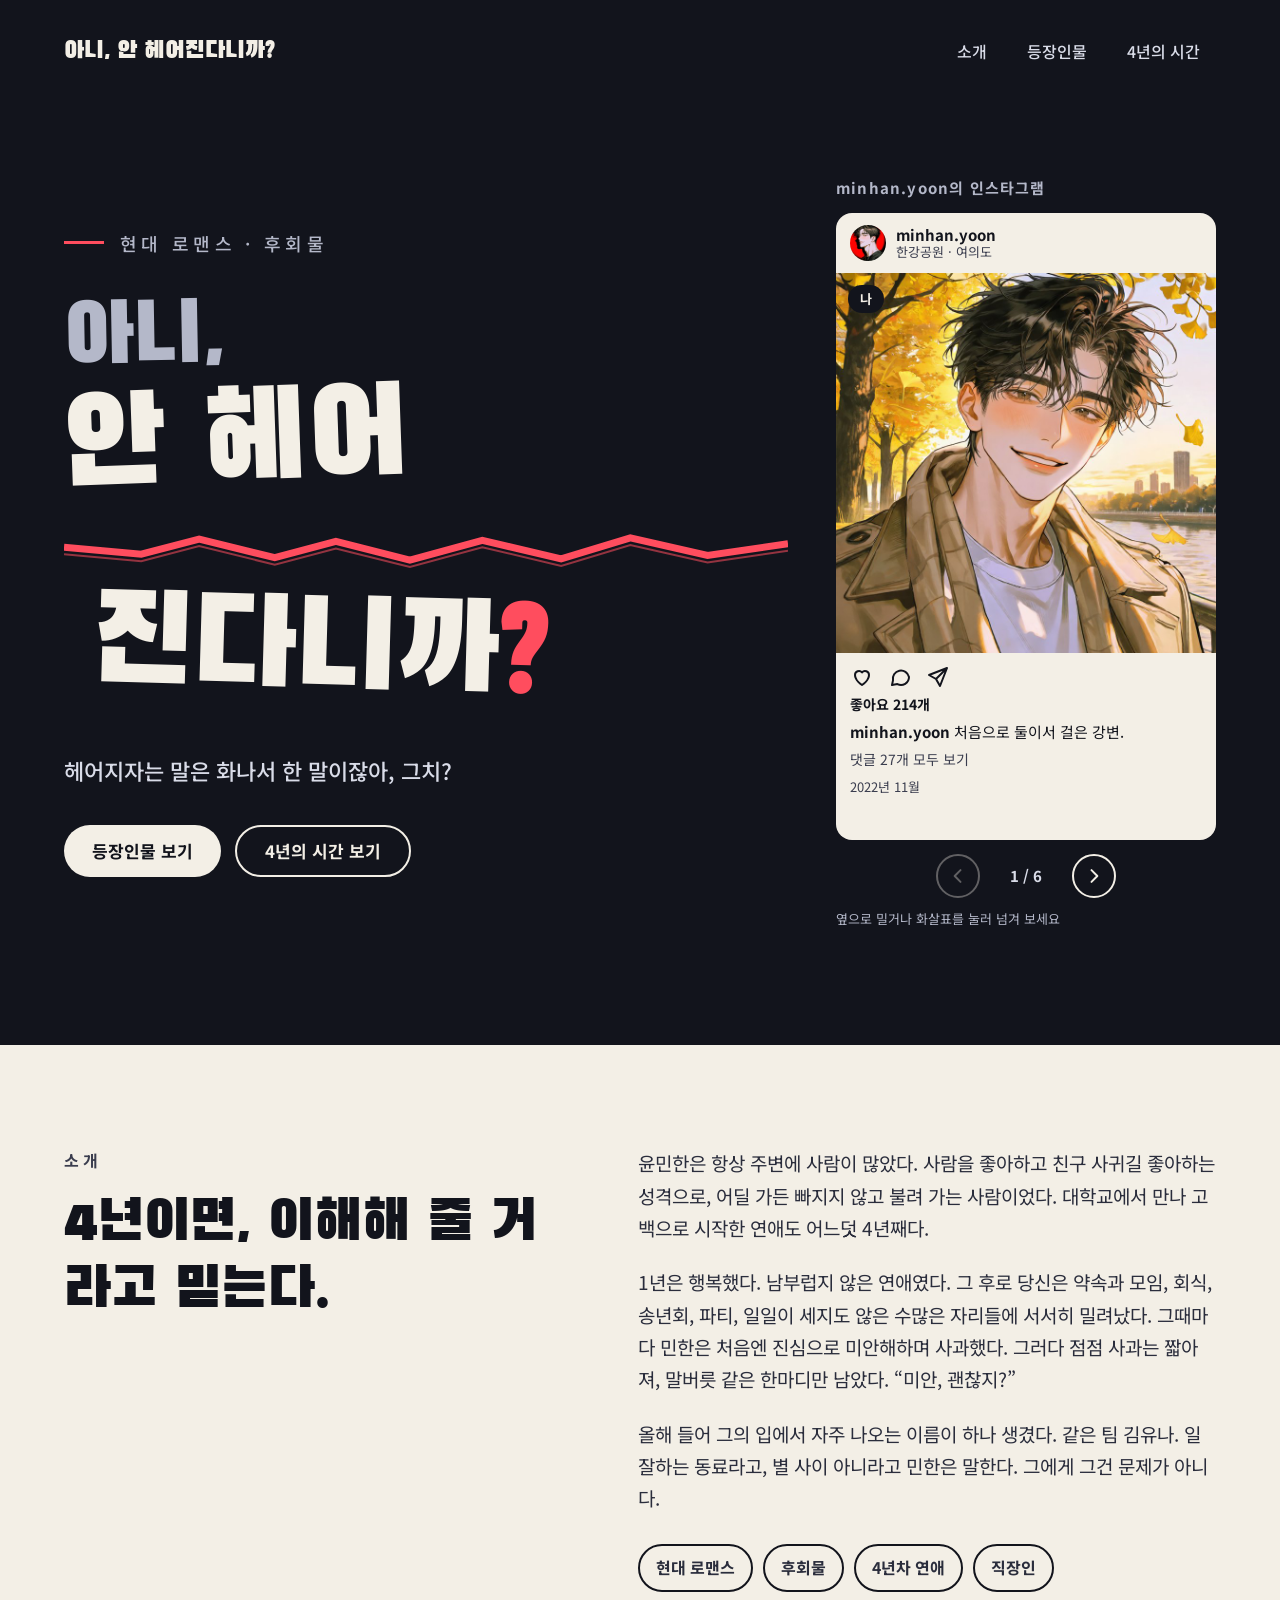
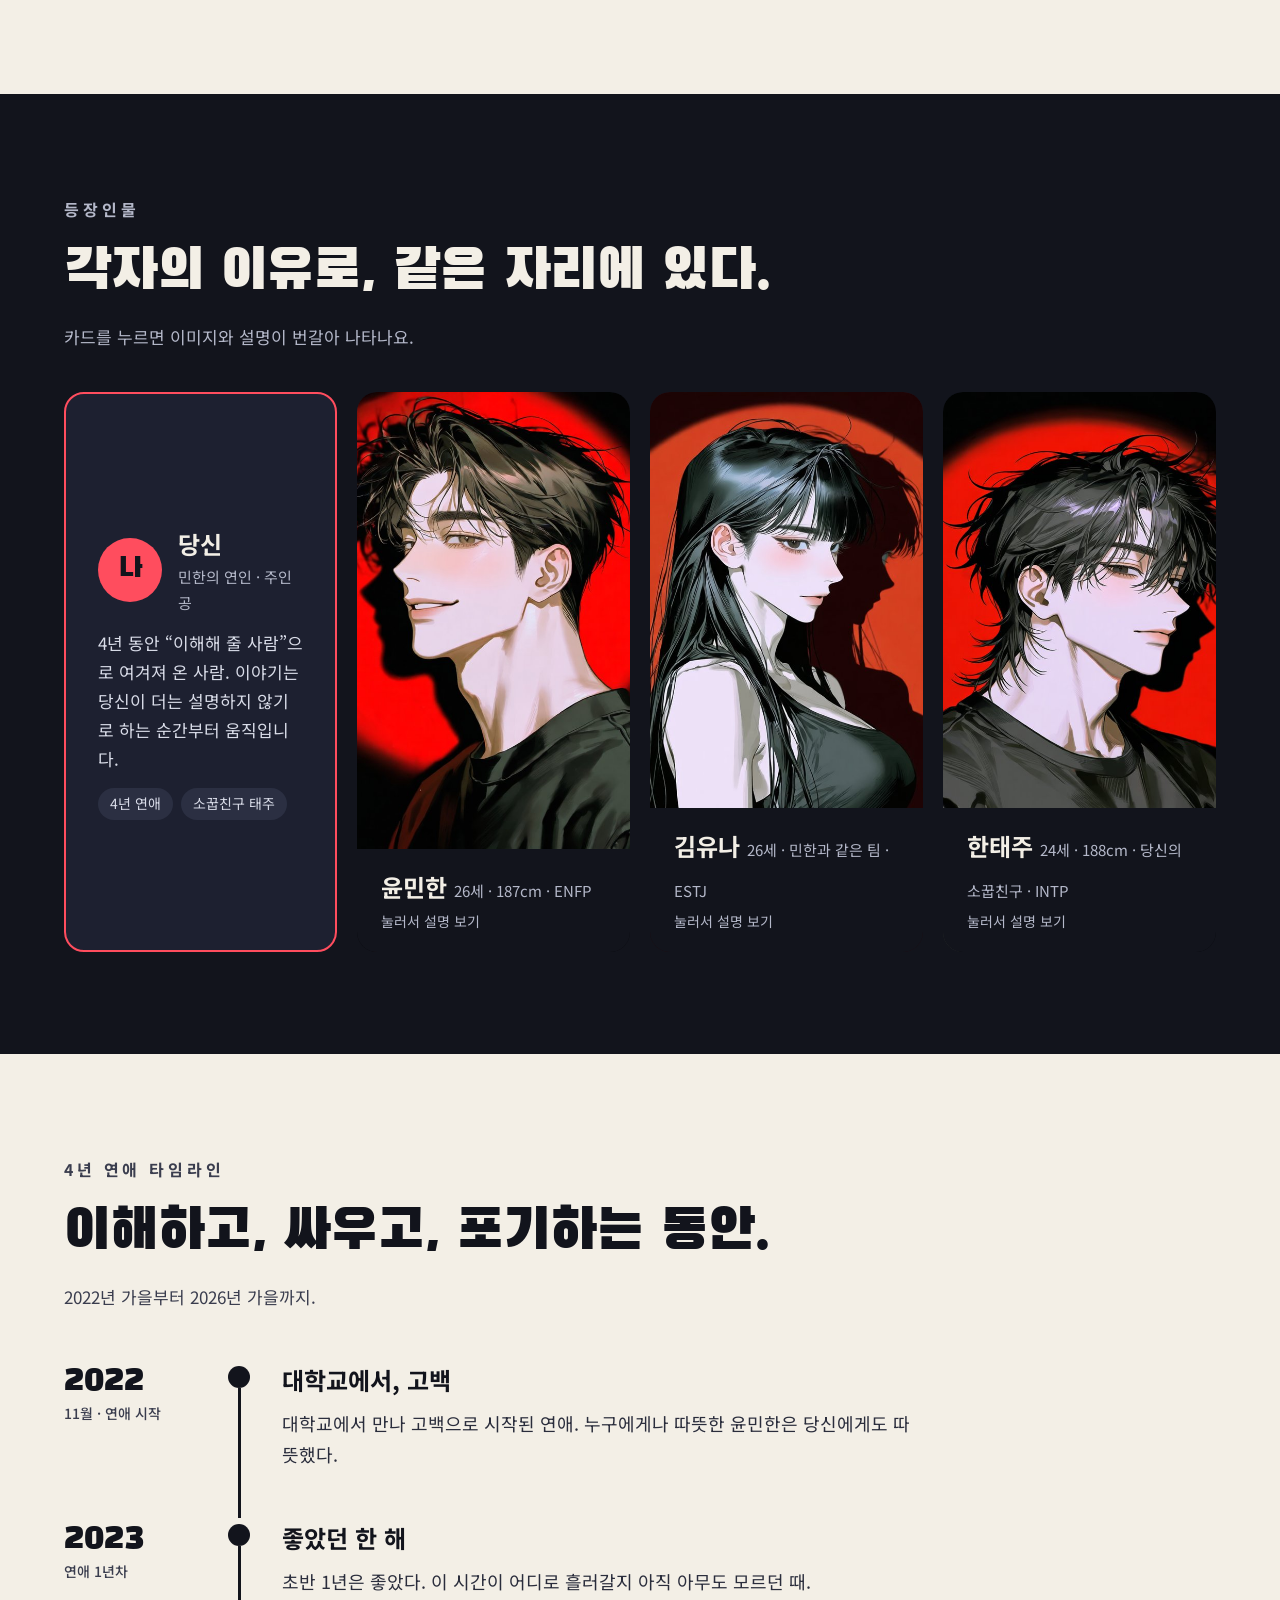
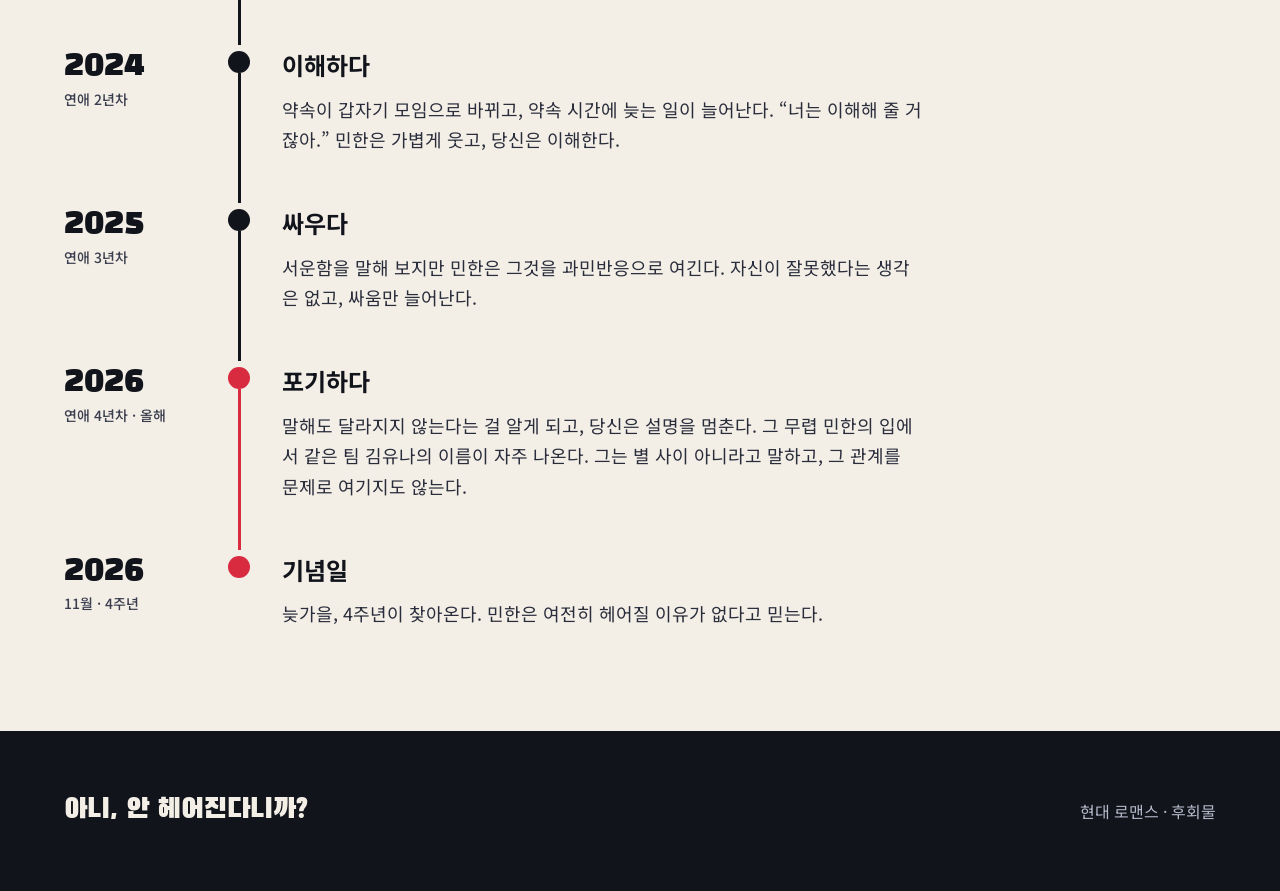
==== commit 025986a2: "Add files via upload" ====
--- a/not-breaking-up-site/index.html
+++ b/not-breaking-up-site/index.html
@@ -179,7 +179,7 @@
             <span class="avatar avatar--accent">나</span>
             <div>
               <h3>당신</h3>
-              <p class="face__sub">24세 · 민한의 연인 · 주인공</p>
+              <p class="face__sub">민한의 연인 · 주인공</p>
             </div>
           </div>
           <p>4년 동안 “이해해 줄 사람”으로 여겨져 온 사람. 이야기는 당신이 더는 설명하지 않기로 하는 순간부터 움직입니다.</p>
